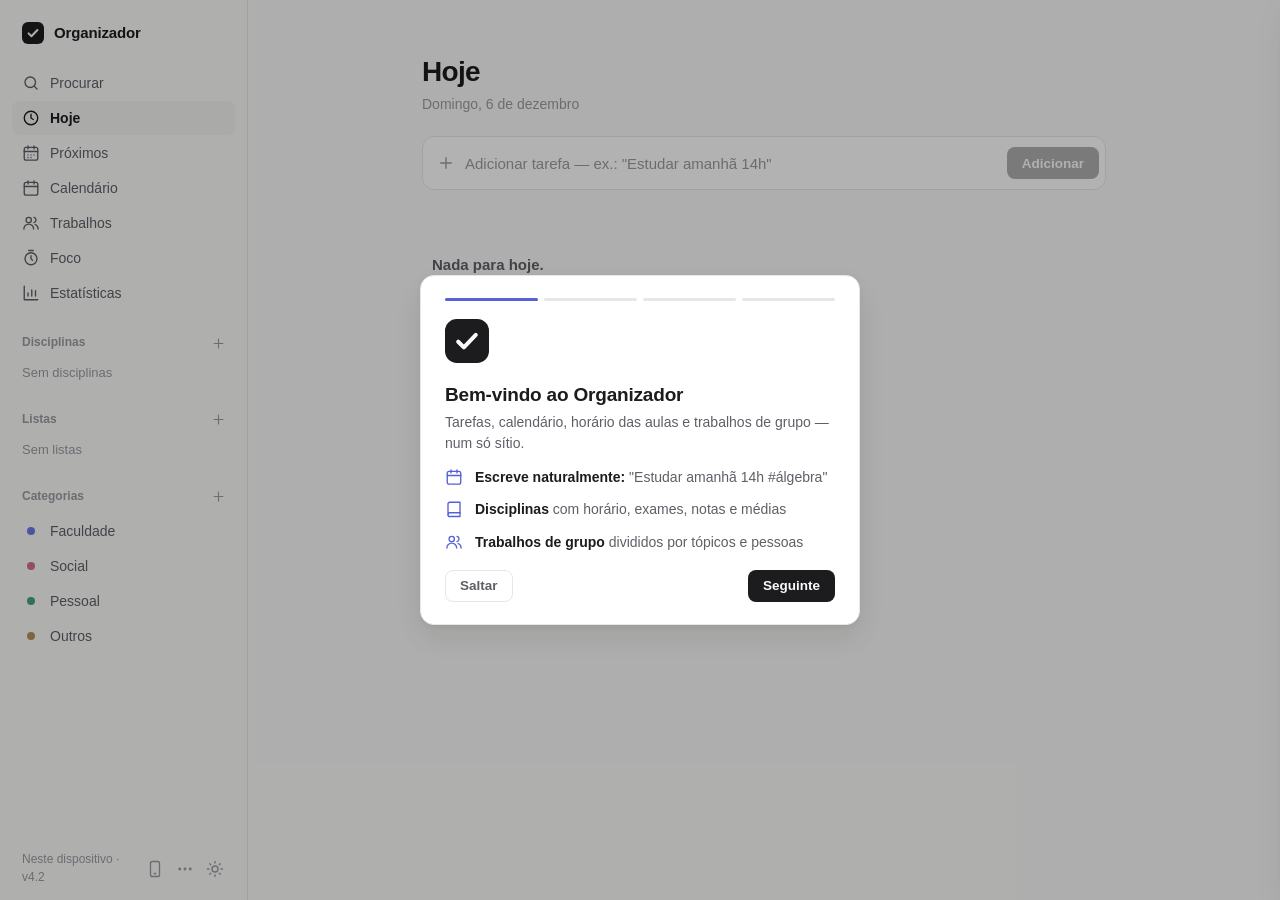
==== static/index.html @ b2e9cfcb "Projeto completo: app em static/, app de PC, servidor ESP32 e guia - O site passa a ser publicado a " ====
<!doctype html>
<html lang="pt">
<head>
  <meta charset="utf-8">
  <meta name="viewport" content="width=device-width, initial-scale=1, viewport-fit=cover">
  <meta name="theme-color" content="#111113">
  <meta name="mobile-web-app-capable" content="yes">
  <meta name="apple-mobile-web-app-capable" content="yes">
  <meta name="apple-mobile-web-app-status-bar-style" content="black-translucent">
  <meta name="apple-mobile-web-app-title" content="Organizador">
  <link rel="manifest" href="manifest.webmanifest">
  <link rel="apple-touch-icon" href="icons/apple-touch-icon.png">
  <link rel="icon" href="icons/icon.svg" type="image/svg+xml">
  <title>Organizador</title>
  <link rel="stylesheet" href="styles.css">
  <script>
    (function () {
      var p = localStorage.getItem('organizador.theme') || 'auto';
      var t = p === 'auto' ? (matchMedia('(prefers-color-scheme: dark)').matches ? 'dark' : 'light') : p;
      var r = document.documentElement;
      if (localStorage.getItem('organizador.density')) r.classList.add('compact');
      if (localStorage.getItem('organizador.corners') === 'square') r.classList.add('square');
      r.dataset.text = localStorage.getItem('organizador.text') || 'normal';
      document.documentElement.dataset.theme = t;
      var ac = localStorage.getItem('organizador.accent');
      if (ac) document.documentElement.style.setProperty('--accent', ac);
    })();
  </script>
</head>
<body>
  <div class="app">
    <aside class="sidebar" id="sidebar"></aside>
    <div class="main-wrap">
      <main>
        <div id="top"></div>
        <div id="composer" class="composer"></div>
        <div id="content"></div>
      </main>
    </div>
  </div>

  <nav class="tabbar" id="tabbar"></nav>
  <button class="fab" id="fab" aria-label="Nova tarefa"></button>
  <div class="backdrop" id="backdrop"></div>
  <section class="detail" id="detail" aria-label="Detalhes da tarefa"></section>
  <div class="toast" id="toast" role="status"></div>

  <script src="app.js"></script>
</body>
</html>
---- static/styles.css ----
/* ==========================================================================
   Organizador — estilo
   ========================================================================== */
:root {
  --bg: #fafaf9;
  --surface: #ffffff;
  --surface-2: #f3f3f1;
  --hover: #f1f1ef;
  --border: #e7e7e4;
  --text: #1c1c1f;
  --text-2: #5f5f67;
  --text-3: #9b9ba2;
  --accent: #5561d6;
  --theme-accent: #5561d6;
  --danger: #cf4a3f;
  --warn: #c98a2c;
  --shadow: 0 12px 32px rgba(20, 20, 30, .10), 0 2px 6px rgba(20, 20, 30, .05);
  --radius: 10px;
  --sidebar: 248px;
  --tabbar: 58px;
  color-scheme: light;
}
[data-theme="dark"] {
  --bg: #111113;
  --surface: #18181b;
  --surface-2: #202024;
  --hover: #1c1c20;
  --border: #29292e;
  --text: #ececef;
  --text-2: #a3a3ab;
  --text-3: #6c6c75;
  --accent: #7b84e6;
  --theme-accent: #7b84e6;
  --danger: #e0645a;
  --warn: #d9a050;
  --shadow: 0 16px 40px rgba(0, 0, 0, .55), 0 2px 8px rgba(0, 0, 0, .3);
  color-scheme: dark;
}

/* =============================================================== v4.2 — temas */
[data-theme="oled"] {
  --bg: #000000; --surface: #0c0c0d; --surface-2: #151517; --hover: #121214; --border: #232326;
  --text: #ededf0; --text-2: #a3a3ab; --text-3: #6c6c75; --accent: #8a93f0; --theme-accent: #8a93f0;
  --danger: #e66a60; --warn: #d9a050; --shadow: 0 16px 40px rgba(0,0,0,.8); color-scheme: dark;
}
[data-theme="midnight"] {
  --bg: #0d1117; --surface: #151b26; --surface-2: #1b2331; --hover: #18202c; --border: #263042;
  --text: #e6edf3; --text-2: #9aa6b6; --text-3: #667387; --accent: #6d8cff; --theme-accent: #6d8cff;
  --danger: #f0706a; --warn: #e0a85a; --shadow: 0 16px 40px rgba(0,0,0,.55); color-scheme: dark;
}
[data-theme="forest"] {
  --bg: #0f1412; --surface: #161d1a; --surface-2: #1c2521; --hover: #1a221e; --border: #27322d;
  --text: #e4ece7; --text-2: #9eaca4; --text-3: #6a7a71; --accent: #4fb386; --theme-accent: #4fb386;
  --danger: #e36d62; --warn: #d6a24f; --shadow: 0 16px 40px rgba(0,0,0,.55); color-scheme: dark;
}
[data-theme="sand"] {
  --bg: #f6f1e8; --surface: #fffdf8; --surface-2: #efe8dc; --hover: #f1ebdf; --border: #e4dac8;
  --text: #2b2620; --text-2: #6b6256; --text-3: #a0968a; --accent: #b06b3a; --theme-accent: #b06b3a;
  --danger: #c4483c; --warn: #b9802a; --shadow: 0 12px 32px rgba(60,40,20,.12), 0 2px 6px rgba(60,40,20,.06); color-scheme: light;
}
[data-theme="lavender"] {
  --bg: #f6f5fb; --surface: #ffffff; --surface-2: #efedf7; --hover: #f0eef8; --border: #e5e1f0;
  --text: #1f1d2b; --text-2: #5f5b72; --text-3: #9b97ad; --accent: #7a5cd6; --theme-accent: #7a5cd6;
  --danger: #cf4a5a; --warn: #c08a2c; --shadow: 0 12px 32px rgba(40,30,80,.10), 0 2px 6px rgba(40,30,80,.05); color-scheme: light;
}
[data-theme="mint"] {
  --bg: #f1f7f4; --surface: #ffffff; --surface-2: #e7f0eb; --hover: #e9f2ed; --border: #d9e6df;
  --text: #16231d; --text-2: #52645b; --text-3: #8fa198; --accent: #2f8f6a; --theme-accent: #2f8f6a;
  --danger: #c9463d; --warn: #b98426; --shadow: 0 12px 32px rgba(20,60,40,.10), 0 2px 6px rgba(20,60,40,.05); color-scheme: light;
}
[data-theme="oled"] .backdrop, [data-theme="midnight"] .backdrop, [data-theme="forest"] .backdrop { background: rgba(0,0,0,.5); }

* { box-sizing: border-box; }
html, body { margin: 0; height: 100%; }
body {
  background: var(--bg);
  color: var(--text);
  font: 15px/1.45 -apple-system, BlinkMacSystemFont, "Inter", "Segoe UI", Roboto, "Helvetica Neue", sans-serif;
  -webkit-font-smoothing: antialiased;
  -webkit-tap-highlight-color: transparent;
}
button { font: inherit; color: inherit; cursor: pointer; }
input, textarea, select { font: inherit; color: inherit; }
svg.i { width: 18px; height: 18px; flex: none; }

/* --------------------------------------------------------------- layout */
.app { display: grid; grid-template-columns: var(--sidebar) 1fr; min-height: 100dvh; }
.main-wrap { min-width: 0; }
main { max-width: 780px; margin: 0 auto; padding: 56px 48px 120px; }

/* --------------------------------------------------------------- sidebar */
.sidebar {
  position: sticky; top: 0; height: 100dvh; overflow-y: auto;
  border-right: 1px solid var(--border);
  padding: 22px 12px 14px;
  display: flex; flex-direction: column;
}
.brand { display: flex; align-items: center; gap: 10px; padding: 0 10px 22px; font-weight: 600; letter-spacing: -.01em; }
.brand svg { width: 22px; height: 22px; }
.nav { display: flex; flex-direction: column; gap: 1px; }
.nav-item {
  display: flex; align-items: center; gap: 10px; width: 100%;
  height: 34px; padding: 0 10px; border: 0; border-radius: 8px;
  background: transparent; color: var(--text-2); text-align: left; font-size: 14px;
  position: relative;
}
.nav-item:hover { background: var(--hover); color: var(--text); }
.nav-item.active { background: var(--surface-2); color: var(--text); font-weight: 550; }
.nav-item .label { flex: 1; overflow: hidden; text-overflow: ellipsis; white-space: nowrap; }
.nav-item .count { font-size: 12px; color: var(--text-3); font-variant-numeric: tabular-nums; }
.nav-item .more {
  display: none; width: 22px; height: 22px; border-radius: 6px;
  align-items: center; justify-content: center; color: var(--text-3);
}
.nav-item .more:hover { background: var(--border); color: var(--text); }
.nav-item:hover .more { display: inline-flex; }
.nav-item:hover .more + .count, .nav-item:hover .count:has(+ .more) { display: none; }
.side-section { margin-top: 22px; }
.side-label {
  display: flex; align-items: center; justify-content: space-between;
  padding: 0 6px 6px 10px; font-size: 12px; font-weight: 550; color: var(--text-3);
}
.side-empty { padding: 4px 10px; font-size: 13px; color: var(--text-3); }
.side-foot {
  margin-top: auto; padding: 14px 6px 0 10px;
  display: flex; align-items: center; justify-content: space-between;
  font-size: 12px; color: var(--text-3);
}
.sync { display: inline-flex; align-items: center; gap: 7px; }
.sync-dot { display: inline-block; width: 7px; height: 7px; border-radius: 50%; background: var(--text-3); }
.sync-dot.ok { background: #3fa877; }
.sync-dot.offline { background: var(--warn); }
.sync-dot.syncing { background: var(--accent); }

.icon-btn {
  display: inline-flex; align-items: center; justify-content: center;
  width: 28px; height: 28px; border: 0; border-radius: 7px; background: transparent; color: var(--text-3);
}
.icon-btn:hover { background: var(--hover); color: var(--text); }
.icon-btn.sm { width: 22px; height: 22px; }
.icon-btn.sm svg { width: 15px; height: 15px; }

.dot { width: 8px; height: 8px; border-radius: 50%; background: var(--c, var(--text-3)); flex: none; }

/* --------------------------------------------------------------- header */
.page-head { display: flex; align-items: flex-start; justify-content: space-between; gap: 12px; margin-bottom: 22px; }
.page-title { margin: 0; font-size: 28px; line-height: 1.15; font-weight: 650; letter-spacing: -.025em; }
.page-sub { margin-top: 6px; color: var(--text-3); font-size: 14px; }
.progress { margin-top: 14px; display: flex; align-items: center; gap: 12px; font-size: 12.5px; color: var(--text-3); }
.progress-bar { flex: 0 0 160px; height: 3px; background: var(--border); border-radius: 3px; overflow: hidden; }
.progress-bar i { display: block; height: 100%; background: var(--text); border-radius: 3px; transition: width .5s cubic-bezier(.2, .8, .2, 1); }

.cat-chips { display: none; }

/* --------------------------------------------------------------- composer */
.composer {
  background: var(--surface); border: 1px solid var(--border); border-radius: 12px;
  padding: 4px 6px 4px 14px; margin-bottom: 28px;
  transition: border-color .15s, box-shadow .15s;
}
.composer:focus-within, .composer.active { border-color: color-mix(in srgb, var(--accent) 45%, var(--border)); box-shadow: 0 0 0 4px color-mix(in srgb, var(--accent) 10%, transparent); }
.composer.hidden { display: none; }
.composer-row { display: flex; align-items: center; gap: 10px; min-height: 44px; }
.composer-row > svg { color: var(--text-3); }
.composer input#newTitle { flex: 1; min-width: 0; border: 0; outline: 0; background: transparent; font-size: 15px; padding: 10px 0; }
.composer input#newTitle::placeholder { color: var(--text-3); }
.composer-opts { display: none; flex-wrap: wrap; gap: 6px; padding: 2px 0 10px 28px; }
.composer.active .composer-opts, .composer:focus-within .composer-opts { display: flex; }
.composer .grabber { display: none; }

.chip {
  display: inline-flex; align-items: center; gap: 6px; height: 28px; padding: 0 10px;
  border: 1px solid var(--border); border-radius: 7px; background: transparent;
  color: var(--text-2); font-size: 13px; white-space: nowrap;
}
.chip svg { width: 14px; height: 14px; }
.chip:hover { background: var(--hover); color: var(--text); }
.chip.set { color: var(--text); }
.chip.flag.set { color: var(--warn); border-color: color-mix(in srgb, var(--warn) 40%, var(--border)); }

.btn {
  display: inline-flex; align-items: center; justify-content: center; gap: 6px;
  height: 32px; padding: 0 14px; border-radius: 8px; border: 1px solid transparent;
  font-size: 13.5px; font-weight: 550; white-space: nowrap;
}
.btn.primary { background: var(--text); color: var(--bg); }
.btn.primary:hover { opacity: .88; }
.btn.ghost { background: transparent; border-color: var(--border); color: var(--text-2); }
.btn.ghost:hover { color: var(--text); background: var(--hover); }
.btn.danger { background: transparent; color: var(--danger); padding: 0 10px; }
.btn.danger:hover { background: color-mix(in srgb, var(--danger) 10%, transparent); }
.btn:disabled { opacity: .35; cursor: default; }

/* --------------------------------------------------------------- tasks */
.section { margin-bottom: 26px; }
.section-title {
  display: flex; align-items: baseline; gap: 8px;
  margin: 0 0 4px; padding: 0 10px; font-size: 13px; font-weight: 600; color: var(--text-2);
}
.section-title .n { color: var(--text-3); font-weight: 500; }
.section-title.danger { color: var(--danger); }

.task {
  display: flex; align-items: flex-start; gap: 12px;
  padding: 9px 10px; border-radius: 8px; cursor: pointer;
  transition: background .12s, opacity .3s;
}
.task:hover { background: var(--hover); }
.task.open { background: var(--surface-2); }
.check {
  flex: none; width: 20px; height: 20px; margin-top: 1px; padding: 0;
  border-radius: 50%; border: 1.5px solid var(--c, var(--text-3));
  background: transparent; color: transparent;
  display: grid; place-items: center;
  transition: background .18s, border-color .18s, transform .18s;
}
.check svg { width: 12px; height: 12px; stroke-width: 3; }
.check:hover { background: color-mix(in srgb, var(--c, var(--text-3)) 14%, transparent); color: var(--c, var(--text-3)); }
.check:active { transform: scale(.88); }
.task.done .check { background: var(--c, var(--text-3)); border-color: var(--c, var(--text-3)); color: var(--surface); }
.task-body { flex: 1; min-width: 0; }
.task-title { font-size: 15px; overflow-wrap: anywhere; }
.task.done .task-title { color: var(--text-3); text-decoration: line-through; text-decoration-color: var(--text-3); }
.task.done .task-meta { opacity: .7; }
.task-meta { display: flex; flex-wrap: wrap; gap: 3px 12px; margin-top: 3px; font-size: 12.5px; color: var(--text-3); }
.meta { display: inline-flex; align-items: center; gap: 5px; }
.meta svg { width: 13px; height: 13px; }
.meta .dot { width: 6px; height: 6px; }
.meta.overdue { color: var(--danger); }
.meta.flag { color: var(--warn); }
.task.completing .check { background: var(--c, var(--text-3)); border-color: var(--c, var(--text-3)); color: var(--surface); transform: scale(1.08); }
.task.completing .task-title { color: var(--text-3); }

.done-toggle {
  display: inline-flex; align-items: center; gap: 6px; margin: 4px 0 6px; padding: 4px 10px;
  border: 0; background: transparent; color: var(--text-3); font-size: 13px; border-radius: 6px;
}
.done-toggle:hover { color: var(--text-2); background: var(--hover); }
.done-toggle svg { width: 14px; height: 14px; transition: transform .2s; }
.done-toggle.open svg { transform: rotate(90deg); }

.empty { padding: 36px 10px; color: var(--text-3); font-size: 14px; }
.empty strong { display: block; color: var(--text-2); font-weight: 550; font-size: 15px; margin-bottom: 4px; }

/* --------------------------------------------------------------- calendar */
.cal { margin-bottom: 30px; }
.cal-head { display: flex; align-items: center; justify-content: space-between; margin-bottom: 10px; }
.cal-month { font-size: 15px; font-weight: 600; }
.cal-month span { color: var(--text-3); font-weight: 500; }
.cal-nav { display: flex; align-items: center; gap: 4px; }
.cal-grid { display: grid; grid-template-columns: repeat(7, 1fr); gap: 2px; }
.cal-wd { text-align: center; font-size: 11.5px; font-weight: 500; color: var(--text-3); padding: 4px 0 8px; }
.cal-day {
  border: 0; background: transparent; border-radius: 9px;
  height: 64px; padding: 7px 0 0;
  display: flex; flex-direction: column; align-items: center; gap: 5px;
  font-size: 14px; font-variant-numeric: tabular-nums;
}
.cal-day:hover { background: var(--hover); }
.cal-day.out { color: var(--text-3); opacity: .45; }
.cal-day.sel { background: var(--surface-2); box-shadow: inset 0 0 0 1px var(--border); }
.cal-day .num { width: 28px; height: 28px; display: grid; place-items: center; border-radius: 50%; }
.cal-day.today .num { background: var(--accent); color: #fff; font-weight: 600; }
.cal-dots { display: flex; gap: 3px; height: 5px; }
.cal-dots i { width: 5px; height: 5px; border-radius: 50%; background: var(--c); }
.cal-dots i.faded { opacity: .35; }

/* --------------------------------------------------------------- lists page (mobile) */
.rows { border: 1px solid var(--border); border-radius: 12px; overflow: hidden; background: var(--surface); margin-bottom: 26px; }
.row {
  display: flex; align-items: center; gap: 12px; width: 100%;
  min-height: 50px; padding: 0 14px; border: 0; border-bottom: 1px solid var(--border);
  background: transparent; text-align: left; font-size: 15px;
}
.row:last-child { border-bottom: 0; }
.row:active { background: var(--hover); }
.row .label { flex: 1; }
.row .count { color: var(--text-3); font-size: 14px; }
.row svg { color: var(--text-3); }
.row.add { color: var(--accent); }
.row.add svg { color: var(--accent); }

/* --------------------------------------------------------------- menu */
.menu {
  position: fixed; z-index: 60; min-width: 210px; max-width: calc(100vw - 16px);
  background: var(--surface); border: 1px solid var(--border); border-radius: 11px;
  box-shadow: var(--shadow); padding: 5px;
  animation: pop .14s ease-out;
}
@keyframes pop { from { opacity: 0; transform: translateY(-4px) scale(.98); } }
.menu-item {
  display: flex; align-items: center; gap: 10px; width: 100%;
  height: 34px; padding: 0 10px; border: 0; border-radius: 7px;
  background: transparent; font-size: 14px; text-align: left;
}
.menu-item:hover { background: var(--hover); }
.menu-item span { flex: 1; }
.menu-item .hint { flex: none; color: var(--text-3); font-size: 12.5px; }
.menu-item svg { color: var(--text-3); width: 16px; height: 16px; }
.menu-item .menu-check { color: var(--text); }
.menu-item.danger, .menu-item.danger svg { color: var(--danger); }
.menu-sep { height: 1px; background: var(--border); margin: 5px 4px; }
.menu-date { display: flex; align-items: center; justify-content: space-between; gap: 10px; padding: 4px 6px 4px 10px; font-size: 14px; color: var(--text-2); }
.menu-date input { border: 1px solid var(--border); border-radius: 7px; background: var(--surface-2); padding: 4px 8px; font-size: 13px; }

/* --------------------------------------------------------------- detail */
.backdrop {
  position: fixed; inset: 0; z-index: 40; background: rgba(0, 0, 0, .18);
  opacity: 0; pointer-events: none; transition: opacity .2s;
}
[data-theme="dark"] .backdrop { background: rgba(0, 0, 0, .45); }
body.detail-open .backdrop, body.composer-open .backdrop { opacity: 1; pointer-events: auto; }

.detail {
  position: fixed; z-index: 50; top: 0; right: 0; bottom: 0; width: 420px; max-width: 100vw;
  background: var(--surface); border-left: 1px solid var(--border); box-shadow: var(--shadow);
  transform: translateX(102%); transition: transform .26s cubic-bezier(.2, .8, .2, 1);
  display: flex; flex-direction: column;
}
body.detail-open .detail { transform: none; }
.detail-head { display: flex; align-items: center; justify-content: space-between; padding: 14px 14px 0 20px; color: var(--text-3); font-size: 12.5px; }
.detail-body { flex: 1; overflow-y: auto; padding: 14px 20px 20px; }
.detail-title-row { display: flex; gap: 12px; align-items: flex-start; }
.detail-title-row .check { margin-top: 6px; }
.detail textarea.title {
  flex: 1; border: 0; outline: 0; background: transparent; resize: none; overflow: hidden;
  font-size: 20px; font-weight: 600; letter-spacing: -.015em; line-height: 1.3; padding: 2px 0;
}
.detail textarea.notes {
  width: 100%; margin: 8px 0 18px; padding: 8px 0 8px 32px; border: 0; outline: 0; resize: none;
  background: transparent; color: var(--text-2); font-size: 14px; min-height: 64px;
}
.detail textarea::placeholder { color: var(--text-3); }
.props { border-top: 1px solid var(--border); padding-top: 10px; }
.prop { display: flex; align-items: center; min-height: 42px; gap: 10px; }
.prop-label { flex: 0 0 96px; color: var(--text-3); font-size: 13px; display: flex; align-items: center; gap: 8px; }
.prop-label svg { width: 15px; height: 15px; }
.prop-value { flex: 1; display: flex; align-items: center; flex-wrap: wrap; gap: 6px; min-width: 0; }
.field {
  border: 1px solid transparent; border-radius: 7px; background: transparent;
  padding: 5px 8px; font-size: 14px; min-height: 32px; outline: 0;
}
.field:hover { border-color: var(--border); }
.field:focus { border-color: color-mix(in srgb, var(--accent) 55%, var(--border)); }
.field.empty-val { color: var(--text-3); }
select.field { appearance: none; -webkit-appearance: none; padding-right: 22px; background-image: linear-gradient(45deg, transparent 50%, var(--text-3) 50%), linear-gradient(135deg, var(--text-3) 50%, transparent 50%); background-position: calc(100% - 11px) 55%, calc(100% - 7px) 55%; background-size: 4px 4px; background-repeat: no-repeat; }
.pill {
  display: inline-flex; align-items: center; gap: 6px; height: 28px; padding: 0 10px;
  border: 1px solid var(--border); border-radius: 14px; background: transparent;
  font-size: 13px; color: var(--text-2);
}
.pill:hover { color: var(--text); }
.pill.on { color: var(--text); border-color: var(--c, var(--text)); background: color-mix(in srgb, var(--c, var(--text)) 10%, transparent); }
.switch { position: relative; width: 36px; height: 21px; border-radius: 11px; border: 0; background: var(--border); padding: 0; transition: background .18s; }
.switch::after { content: ""; position: absolute; top: 2.5px; left: 2.5px; width: 16px; height: 16px; border-radius: 50%; background: #fff; box-shadow: 0 1px 2px rgba(0,0,0,.25); transition: transform .18s; }
.switch.on { background: var(--warn); }
.switch.on::after { transform: translateX(15px); }
.detail-foot { display: flex; align-items: center; justify-content: space-between; padding: 12px 14px 12px 20px; border-top: 1px solid var(--border); color: var(--text-3); font-size: 12px; }
.grabber { width: 36px; height: 4px; border-radius: 2px; background: var(--border); margin: 8px auto 0; }
.detail .grabber { display: none; }

/* --------------------------------------------------------------- modal */
.modal-wrap { position: fixed; inset: 0; z-index: 80; display: grid; place-items: center; background: rgba(0,0,0,.3); padding: 20px; animation: fade .15s; }
@keyframes fade { from { opacity: 0; } }
.modal { width: 100%; max-width: 360px; background: var(--surface); border: 1px solid var(--border); border-radius: 14px; box-shadow: var(--shadow); padding: 20px; animation: pop .16s ease-out; }
.modal-title { font-weight: 600; font-size: 16px; margin-bottom: 4px; }
.modal-text { color: var(--text-2); font-size: 14px; margin-bottom: 4px; }
.modal-input { width: 100%; margin-top: 12px; padding: 9px 12px; border: 1px solid var(--border); border-radius: 9px; background: var(--bg); outline: 0; font-size: 15px; }
.modal-input:focus { border-color: var(--accent); }
.modal-colors { display: flex; gap: 8px; margin-top: 14px; flex-wrap: wrap; }
.modal-colors button { width: 24px; height: 24px; border-radius: 50%; border: 2px solid transparent; background: var(--c); padding: 0; }
.modal-colors button.on { box-shadow: 0 0 0 2px var(--surface), 0 0 0 4px var(--c); }
.modal-actions { display: flex; justify-content: flex-end; gap: 8px; margin-top: 18px; }

/* --------------------------------------------------------------- toast */
.toast {
  position: fixed; z-index: 90; left: 50%; bottom: 26px; transform: translate(-50%, 20px);
  display: flex; align-items: center; gap: 14px;
  background: var(--text); color: var(--bg); border-radius: 10px; padding: 10px 14px 10px 16px;
  font-size: 13.5px; box-shadow: var(--shadow);
  opacity: 0; pointer-events: none; transition: opacity .2s, transform .2s;
  max-width: calc(100vw - 32px);
}
.toast.show { opacity: 1; transform: translate(-50%, 0); pointer-events: auto; }
.toast button { border: 0; background: transparent; color: inherit; font-weight: 600; text-decoration: underline; text-underline-offset: 3px; padding: 0; }


[hidden] { display: none !important; }
body.wide main { max-width: 1180px; }

/* --------------------------------------------------------------- calendar views */
.cal-head { gap: 12px; }
.cal-month { flex: 1; }
.seg { display: inline-flex; gap: 2px; padding: 2px; border-radius: 9px; background: var(--surface-2); }
.seg button {
  border: 0; background: transparent; height: 27px; padding: 0 13px; border-radius: 7px;
  font-size: 13px; color: var(--text-2); font-weight: 500;
}
.seg button:hover { color: var(--text); }
.seg button.on { background: var(--surface); color: var(--text); box-shadow: 0 1px 2px rgba(0, 0, 0, .12), 0 0 0 1px var(--border); }

.tg { border: 1px solid var(--border); border-radius: 12px; overflow: hidden; background: var(--surface); }
.tg-row { display: grid; grid-template-columns: 54px repeat(var(--cols), minmax(0, 1fr)); }
.tg-head { border-bottom: 1px solid var(--border); }
.tg-dh {
  border: 0; border-left: 1px solid var(--border); background: transparent; padding: 7px 0 8px;
  display: flex; flex-direction: column; align-items: center; gap: 2px; font-size: 11.5px; color: var(--text-3);
}
.tg-dh:hover { background: var(--hover); }
.tg-dh.sel { background: var(--surface-2); }
.tg-dh b { width: 28px; height: 28px; display: grid; place-items: center; border-radius: 50%; font-size: 15px; font-weight: 550; color: var(--text); }
.tg-dh.today b { background: var(--accent); color: #fff; }
.tg-allday { border-bottom: 1px solid var(--border); min-height: 32px; }
.tg-allday .tg-gutter { white-space: nowrap; display: flex; align-items: center; justify-content: flex-end; padding-right: 8px; font-size: 10.5px; color: var(--text-3); }
.tg-adcell { border-left: 1px solid var(--border); padding: 4px; display: flex; flex-direction: column; gap: 3px; min-width: 0; }
.ad-chip {
  font-size: 12px; line-height: 1.5; padding: 1px 6px; border-radius: 5px; cursor: pointer;
  border-left: 2px solid var(--c); background: color-mix(in srgb, var(--c) 14%, transparent);
  white-space: nowrap; overflow: hidden; text-overflow: ellipsis;
}
.ad-chip.done { opacity: .45; text-decoration: line-through; }
.tg-scroll { max-height: 62vh; overflow-y: auto; scrollbar-width: none; }
.tg-scroll::-webkit-scrollbar { display: none; }
.tg-body { position: relative; }
.tg-body .tg-gutter { position: relative; }
.tg-hour { position: absolute; right: 8px; transform: translateY(-50%); font-size: 10.5px; color: var(--text-3); font-variant-numeric: tabular-nums; }
.tg-col {
  position: relative; border-left: 1px solid var(--border); cursor: pointer;
  background-image: linear-gradient(to bottom, var(--border) 1px, transparent 1px);
  background-size: 100% var(--hour);
}
.tg-col.today { background-color: color-mix(in srgb, var(--accent) 4%, transparent); }
.ev {
  position: absolute; z-index: 1; display: flex; gap: 6px; overflow: hidden; cursor: pointer;
  padding: 3px 6px 3px 6px; border-radius: 6px; border-left: 3px solid var(--c);
  background: color-mix(in srgb, var(--c) 17%, var(--surface));
  font-size: 12px; line-height: 1.3;
}
.ev { touch-action: pan-y; -webkit-user-select: none; user-select: none; -webkit-touch-callout: none; }
.ev.dragging { z-index: 5; opacity: .92; box-shadow: var(--shadow); cursor: grabbing; transition: none; outline: 2px solid var(--c); }
.ev:hover { background: color-mix(in srgb, var(--c) 26%, var(--surface)); }
.ev.done { opacity: .5; }
.ev.done .ev-title { text-decoration: line-through; }
.ev-check {
  flex: none; width: 14px; height: 14px; margin-top: 1px; padding: 0; border-radius: 50%;
  border: 1.4px solid var(--c); background: transparent; color: transparent; display: grid; place-items: center;
}
.ev-check svg { width: 9px; height: 9px; stroke-width: 3.5; }
.ev-check:hover { background: color-mix(in srgb, var(--c) 25%, transparent); }
.ev.done .ev-check { background: var(--c); color: var(--surface); }
.ev-text { min-width: 0; }
.ev-title { font-weight: 550; white-space: nowrap; overflow: hidden; text-overflow: ellipsis; }
.ev-time { color: var(--text-2); font-size: 11px; font-variant-numeric: tabular-nums; }
.now-line { position: absolute; z-index: 2; left: 0; right: 0; border-top: 2px solid var(--danger); pointer-events: none; }
.now-line::before { content: ""; position: absolute; left: -4px; top: -5px; width: 8px; height: 8px; border-radius: 50%; background: var(--danger); }

.time-grid { display: grid; grid-template-columns: repeat(3, 1fr); gap: 4px; padding: 4px; }
.time-grid button {
  height: 32px; border: 1px solid var(--border); border-radius: 7px; background: transparent;
  font-size: 13px; font-variant-numeric: tabular-nums;
}
.time-grid button:hover { background: var(--hover); }
.time-grid button.on { background: var(--text); color: var(--bg); border-color: var(--text); }

@media (max-width: 760px) {
  .cal-head { flex-wrap: wrap; }
  .cal-head .seg { order: 3; flex-basis: 100%; }
  .cal-head .seg button { flex: 1; height: 30px; }
  .tg-row { grid-template-columns: 46px repeat(var(--cols), minmax(0, 1fr)); }
  .tg-scroll { max-height: 56dvh; }
  .ev { font-size: 13px; }
}

/* --------------------------------------------------------------- search */
.search-box {
  display: flex; align-items: center; gap: 10px; margin-bottom: 26px; padding: 0 14px;
  background: var(--surface); border: 1px solid var(--border); border-radius: 12px; color: var(--text-3);
}
.search-box:focus-within { border-color: color-mix(in srgb, var(--accent) 45%, var(--border)); box-shadow: 0 0 0 4px color-mix(in srgb, var(--accent) 10%, transparent); }
.search-box input { flex: 1; min-width: 0; height: 46px; border: 0; outline: 0; background: transparent; font-size: 15px; color: var(--text); }
.search-box input::placeholder { color: var(--text-3); }
mark { background: color-mix(in srgb, var(--accent) 32%, transparent); color: inherit; border-radius: 3px; padding: 0 1px; }


/* =============================================================== v4.0 */
/* --- composer extras */
.chip.auto { border-color: color-mix(in srgb, var(--accent) 55%, var(--border)); color: var(--text); background: color-mix(in srgb, var(--accent) 8%, transparent); }
.chip.examc.set { color: var(--danger); border-color: color-mix(in srgb, var(--danger) 40%, var(--border)); }
.chip.evtc.set { color: var(--accent); border-color: color-mix(in srgb, var(--accent) 50%, var(--border)); }
.composer-hint { display: none; align-items: center; gap: 6px; padding: 0 0 10px 28px; font-size: 12.5px; color: var(--text-3); }
.composer-hint.show { display: flex; }
.composer-hint svg { width: 13px; height: 13px; color: var(--accent); }
.composer-hint b { color: var(--text-2); font-weight: 600; }
.composer:not(:focus-within):not(.active) .composer-hint { display: none; }

/* --- section action + exams */
.sec-action { margin-left: auto; border: 0; background: transparent; color: var(--accent); font-size: 12.5px; font-weight: 550; padding: 2px 6px; border-radius: 6px; }
.sec-action:hover { background: color-mix(in srgb, var(--accent) 10%, transparent); }
.meta.exam { color: var(--danger); font-weight: 550; }
.task.is-exam .check { border-style: dashed; }
.exam-strip { display: flex; gap: 10px; overflow-x: auto; padding: 4px 2px 6px; scrollbar-width: none; }
.exam-strip::-webkit-scrollbar { display: none; }
.exam-card {
  flex: 0 0 auto; display: flex; align-items: center; gap: 12px; min-width: 210px; max-width: 280px;
  padding: 10px 14px 10px 10px; border: 1px solid var(--border); border-radius: 12px; background: var(--surface); text-align: left;
}
.exam-card:hover { border-color: color-mix(in srgb, var(--c) 50%, var(--border)); }
.exam-days { flex: none; width: 50px; height: 50px; border-radius: 10px; display: flex; flex-direction: column; align-items: center; justify-content: center;
  background: color-mix(in srgb, var(--c) 14%, transparent); color: var(--text-2); font-size: 11px; line-height: 1.1; }
.exam-days b { font-size: 19px; color: var(--text); font-weight: 650; font-variant-numeric: tabular-nums; }
.exam-info { min-width: 0; display: flex; flex-direction: column; gap: 2px; }
.exam-title { font-weight: 550; font-size: 14px; white-space: nowrap; overflow: hidden; text-overflow: ellipsis; }
.exam-date { font-size: 12.5px; color: var(--text-3); }
.cal-day.has-exam .num { box-shadow: inset 0 0 0 1.5px var(--danger); }
.cal-day.today.has-exam .num { box-shadow: 0 0 0 2px var(--surface), 0 0 0 3.5px var(--danger); }

/* --- agenda rows (eventos / aulas) */
.evrow { display: flex; align-items: stretch; gap: 12px; padding: 8px 10px; border-radius: 8px; cursor: pointer; }
.evrow:hover { background: var(--hover); }
.evrow-time { flex: 0 0 46px; display: flex; flex-direction: column; font-size: 13px; font-weight: 550; font-variant-numeric: tabular-nums; padding-top: 1px; }
.evrow-time small { color: var(--text-3); font-weight: 400; font-size: 12px; }
.evrow-body { flex: 1; min-width: 0; border-left: 3px solid var(--c); padding-left: 12px; }
.evrow-title { font-size: 15px; }
.ev.evt { background: color-mix(in srgb, var(--c) 11%, var(--surface)); border-left-width: 3px; border-left-style: solid; cursor: pointer; }
.ev.evt.cls { background-image: repeating-linear-gradient(135deg, transparent 0 6px, color-mix(in srgb, var(--c) 7%, transparent) 6px 12px); }
.ev.is-exam { box-shadow: inset 0 0 0 1px color-mix(in srgb, var(--danger) 55%, transparent); }
.ad-chip.evt { background: color-mix(in srgb, var(--c) 22%, transparent); font-weight: 550; }
.tg.fit .tg-scroll { max-height: none; }
.tg.timetable .tg-col { cursor: copy; }
.ev-swatch { flex: none; width: 20px; height: 20px; margin-top: 6px; border-radius: 6px; background: var(--c); }
.field.grow { flex: 1; min-width: 0; }
.hint-text { font-size: 12.5px; color: var(--text-3); }
.daypills { display: flex; flex-wrap: wrap; gap: 4px; }
.daypill { height: 28px; min-width: 40px; padding: 0 8px; border: 1px solid var(--border); border-radius: 14px; background: transparent; font-size: 12.5px; color: var(--text-2); }
.daypill.on { background: var(--text); color: var(--bg); border-color: var(--text); }
.switch.exam-sw.on { background: var(--danger); }
.switch.accent.on { background: var(--accent); }

/* --- grip / reorder */
.grip { flex: none; display: grid; place-items: center; width: 24px; height: 24px; margin-top: -1px; border-radius: 6px; color: var(--text-3); cursor: grab; touch-action: none; opacity: 0; transition: opacity .15s; }
.task:hover .grip { opacity: 1; }
.grip svg { width: 16px; height: 16px; }
.task.reordering { position: relative; z-index: 3; background: var(--surface); box-shadow: var(--shadow); transition: none !important; }
#content .task { transition: transform .15s ease, background .12s, opacity .3s; }

/* --- animations */
.task { max-height: 400px; }
@keyframes taskOut { 40% { opacity: .55; } to { opacity: 0; transform: translateX(14px); max-height: 0; padding-top: 0; padding-bottom: 0; } }
.task.completing { animation: taskOut .34s .1s ease forwards; overflow: hidden; }
@keyframes fadeUp { from { opacity: 0; transform: translateY(6px); } }
#top.enter > *, #content.enter > * { animation: fadeUp .26s ease both; }
#content.enter > *:nth-child(2) { animation-delay: .03s; }
#content.enter > *:nth-child(3) { animation-delay: .06s; }
@keyframes flashIn { from { background: color-mix(in srgb, var(--accent) 16%, transparent); transform: translateY(-3px); } }
.task.new { animation: flashIn .7s ease; }
@media (prefers-reduced-motion: reduce) { *, *::before, *::after { animation: none !important; transition: none !important; } }

/* --- swipe (telemóvel) */
.task.swiping { position: relative; overflow: hidden; }
.task.swiping > * { transform: translateX(var(--dx, 0)); transition: none; }
.task.swiping::before {
  position: absolute; inset: 0; display: flex; align-items: center; padding: 0 18px; font-size: 13px; font-weight: 600; color: #fff; border-radius: 8px;
}
.task.sw-right::before { content: "Concluir"; justify-content: flex-start; background: color-mix(in srgb, #3fa877 55%, var(--surface)); }
.task.sw-left::before { content: "Amanhã"; justify-content: flex-end; background: color-mix(in srgb, var(--warn) 55%, var(--surface)); }
.task.sw-right.sw-armed::before { background: #3fa877; }
.task.sw-left.sw-armed::before { background: var(--warn); }

/* --- Pomodoro */
.pomo { display: flex; flex-direction: column; align-items: center; gap: 22px; padding: 6px 0 20px; --pc: var(--accent); }
.pomo.brk { --pc: #3fa877; }
.pomo-ring { position: relative; width: min(280px, 72vw); aspect-ratio: 1; }
.pomo-ring svg { width: 100%; height: 100%; transform: rotate(-90deg); }
.pomo-ring circle { fill: none; stroke-width: 7; }
.pomo-ring .track { stroke: var(--border); }
.pomo-ring .bar { stroke: var(--pc); stroke-linecap: round; transition: stroke-dashoffset .5s linear; }
.pomo-center { position: absolute; inset: 0; display: flex; flex-direction: column; align-items: center; justify-content: center; gap: 4px; }
.pomo-time { font-size: clamp(44px, 12vw, 60px); font-weight: 600; letter-spacing: -.03em; font-variant-numeric: tabular-nums; }
.pomo-label { font-size: 13px; color: var(--text-3); text-transform: uppercase; letter-spacing: .08em; font-weight: 600; }
.pomo-controls { display: flex; align-items: center; gap: 22px; }
.icon-btn.lg { width: 44px; height: 44px; border-radius: 50%; border: 1px solid var(--border); color: var(--text-2); }
.icon-btn.lg svg { width: 20px; height: 20px; }
.pomo-main { width: 68px; height: 68px; border-radius: 50%; border: 0; background: var(--pc); color: #fff; display: grid; place-items: center; box-shadow: var(--shadow); transition: transform .12s; }
.pomo-main:active { transform: scale(.94); }
.pomo-main svg { width: 26px; height: 26px; fill: currentColor; stroke-width: 1.5; }
.pomo-dots { display: flex; gap: 8px; }
.pomo-dots i { width: 8px; height: 8px; border-radius: 50%; background: var(--border); }
.pomo-dots i.on { background: var(--pc); }
.pomo-form { width: 100%; max-width: 440px; display: flex; flex-direction: column; gap: 12px; }
.pomo-form label { display: flex; flex-direction: column; gap: 5px; font-size: 12px; color: var(--text-3); font-weight: 550; }
.pomo-form .field { border-color: var(--border); background: var(--surface); width: 100%; }
.pomo-lens { display: grid; grid-template-columns: repeat(3, 1fr); gap: 10px; }
.pomo-today { font-size: 13.5px; color: var(--text-3); }
.pomo-today b { color: var(--text); }
.focus-pill {
  position: fixed; z-index: 34; left: calc(var(--sidebar) + 20px); bottom: 20px;
  display: inline-flex; align-items: center; gap: 8px; height: 36px; padding: 0 14px 0 12px; border-radius: 18px;
  border: 1px solid var(--border); background: var(--surface); box-shadow: var(--shadow); font-size: 13px; font-weight: 550; font-variant-numeric: tabular-nums;
}
.focus-pill svg { width: 15px; height: 15px; color: var(--accent); }
.focus-pill.brk svg { color: #3fa877; }

/* --- estatísticas */
.tiles { display: grid; grid-template-columns: repeat(4, 1fr); gap: 12px; margin-bottom: 16px; }
.tile { padding: 14px 16px; border: 1px solid var(--border); border-radius: 12px; background: var(--surface); }
.tile-label { font-size: 12.5px; color: var(--text-3); font-weight: 550; }
.tile-value { font-size: 26px; font-weight: 650; letter-spacing: -.02em; margin: 4px 0 2px; font-variant-numeric: tabular-nums; }
.tile-sub { font-size: 12px; color: var(--text-3); }
.card { padding: 16px 18px; border: 1px solid var(--border); border-radius: 12px; background: var(--surface); margin-bottom: 16px; }
.card-title { display: flex; align-items: baseline; gap: 8px; font-weight: 600; font-size: 14px; margin-bottom: 14px; }
.card-title span { font-weight: 400; color: var(--text-3); font-size: 12.5px; }
.grid2 { display: grid; grid-template-columns: 1fr 1fr; gap: 16px; }
.grid2 .card { margin-bottom: 0; }
.bars { position: relative; }
.bars-max { position: absolute; top: -2px; left: 0; font-size: 11px; color: var(--text-3); font-variant-numeric: tabular-nums; }
.bars-plot { height: 140px; display: flex; align-items: flex-end; gap: 2px; border-bottom: 1px solid var(--border);
  background-image: linear-gradient(to bottom, var(--border) 1px, transparent 1px); background-size: 100% 50%; background-position: 0 14px; padding-top: 14px; }
.bar-col { position: relative; flex: 1; height: 100%; display: flex; align-items: flex-end; justify-content: center; cursor: default; }
.bar-col:hover { background: color-mix(in srgb, var(--text) 4%, transparent); border-radius: 4px 4px 0 0; }
.bar { width: min(70%, 22px); background: var(--accent); border-radius: 4px 4px 0 0; opacity: .85; }
.bar-col.today .bar { opacity: 1; }
.bar-col:hover .bar { opacity: 1; }
.bar-col:hover::after {
  content: attr(data-tip); position: absolute; bottom: calc(100% + 4px); left: 50%; transform: translateX(-50%); white-space: nowrap; z-index: 5;
  background: var(--text); color: var(--bg); font-size: 12px; padding: 5px 8px; border-radius: 6px; pointer-events: none;
}
.bars-x { display: flex; gap: 2px; margin-top: 6px; }
.bars-x span { flex: 1; text-align: center; font-size: 11px; color: var(--text-3); font-variant-numeric: tabular-nums; }
.bars-x span.today { color: var(--text); font-weight: 600; }
.hbar { display: grid; grid-template-columns: minmax(90px, 34%) 1fr 28px; align-items: center; gap: 10px; padding: 6px 0; font-size: 13.5px; }
.hbar-name { display: flex; align-items: center; gap: 8px; min-width: 0; white-space: nowrap; overflow: hidden; text-overflow: ellipsis; }
.hbar-track { height: 10px; border-radius: 0 4px 4px 0; background: transparent; }
.hbar-track i { display: block; height: 100%; border-radius: 0 4px 4px 0; min-width: 3px; }
.hbar-v { text-align: right; color: var(--text-2); font-variant-numeric: tabular-nums; }
.data-table { margin-top: 12px; font-size: 13px; }
.data-table summary { cursor: pointer; color: var(--text-3); font-size: 12.5px; }
.data-table table { width: 100%; border-collapse: collapse; margin-top: 8px; }
.data-table th, .data-table td { text-align: left; padding: 6px 4px; border-bottom: 1px solid var(--border); }
.data-table th { color: var(--text-3); font-weight: 550; }

@media (max-width: 760px) {
  .tiles { grid-template-columns: 1fr 1fr; gap: 10px; }
  .grid2 { grid-template-columns: 1fr; }
  .tile-value { font-size: 22px; }
  .focus-pill { left: 16px; bottom: calc(var(--tabbar) + env(safe-area-inset-bottom) + 22px); }
  .task { touch-action: pan-y; }
  .grip { opacity: 1; }
  .cal-head .seg button { padding: 0 6px; }
  .composer-hint { padding-left: 0; }
  .exam-card { min-width: 190px; }
  .tab { font-size: 10px; }
  .tg.timetable .tg-row { grid-template-columns: 34px repeat(var(--cols), minmax(0, 1fr)); }
  .tg.timetable .tg-hour { right: 4px; font-size: 9.5px; }
  .tg.timetable .ev { padding: 3px 4px; font-size: 11px; }
  .tg.timetable .ev-title { white-space: normal; line-height: 1.2; overflow-wrap: anywhere; hyphens: auto; display: -webkit-box; -webkit-line-clamp: 3; -webkit-box-orient: vertical; overflow: hidden; }
  .tg.timetable .ev-time { display: none; }
}


/* =============================================================== v4.1 */
.link-btn { border: 0; background: transparent; color: var(--accent); font-size: 13.5px; font-weight: 550; padding: 4px 6px; border-radius: 6px; }
.link-btn:hover { background: color-mix(in srgb, var(--accent) 10%, transparent); }
.danger-txt, .exam-txt { color: var(--danger); }
.field.num { width: 64px; text-align: center; }
.meta.ok { color: #3fa877; }
.meta.faint { color: var(--text-3); opacity: .7; }
.meta.who { color: var(--text-2); }
.side-link { border: 0; background: transparent; padding: 0; font: inherit; color: inherit; }
.side-link:hover { color: var(--text); }
.side-link em { font-style: normal; color: var(--text-2); margin-left: 4px; }
.cat-chips.show { display: flex; flex-wrap: wrap; gap: 6px; margin: 0 0 16px; }
.cat-chips.show .chip.on { background: var(--text); color: var(--bg); border-color: var(--text); }

/* avatars */
.av { display: inline-grid; place-items: center; width: 26px; height: 26px; border-radius: 50%; flex: none;
  background: color-mix(in srgb, var(--c) 22%, var(--surface)); color: color-mix(in srgb, var(--c) 70%, var(--text)); font-size: 10.5px; font-weight: 650; letter-spacing: .02em; }
.av.sm { width: 22px; height: 22px; font-size: 9.5px; box-shadow: 0 0 0 2px var(--surface); }
.av.xs { width: 16px; height: 16px; font-size: 8px; }
.av-stack { display: inline-flex; }
.av-stack .av + .av { margin-left: -6px; }

/* subtarefas */
.subtasks { margin: -8px 0 16px 32px; }
.subtasks-head { display: flex; align-items: center; gap: 6px; font-size: 12.5px; font-weight: 600; color: var(--text-3); margin-bottom: 6px; }
.subtasks-head svg { width: 14px; height: 14px; }
.subtasks-head span { margin-left: auto; font-weight: 500; font-variant-numeric: tabular-nums; }
.sub-progress { height: 3px; border-radius: 3px; background: var(--border); overflow: hidden; margin-bottom: 6px; }
.sub-progress i { display: block; height: 100%; background: #3fa877; transition: width .3s; }
.subtask { display: flex; align-items: center; gap: 8px; min-height: 34px; }
.subtask .check.sm { width: 16px; height: 16px; margin: 0; }
.subtask .check.sm svg { width: 10px; height: 10px; }
.subtask.done .check.sm { background: var(--text-3); border-color: var(--text-3); color: var(--surface); }
.subtask.done .sub-title { color: var(--text-3); text-decoration: line-through; }
.sub-title { flex: 1; min-width: 0; border: 0; outline: 0; background: transparent; font-size: 14px; padding: 4px 0; }
.subtask.add { color: var(--text-3); }
.subtask.add svg { width: 16px; height: 16px; }
.subtask .icon-btn.sm { opacity: 0; }
.subtask:hover .icon-btn.sm { opacity: 1; }
.project-props { margin-bottom: 8px; }
.who-pick { display: flex; flex-wrap: wrap; gap: 6px; }

/* disciplinas */
.avg-pill { display: inline-block; margin-left: 4px; padding: 1px 8px; border-radius: 10px; background: var(--surface-2); color: var(--text); font-variant-numeric: tabular-nums; }
.subj-grid, .proj-grid { display: grid; grid-template-columns: repeat(auto-fill, minmax(230px, 1fr)); gap: 12px; }
.subj-card, .proj-card {
  display: flex; flex-direction: column; gap: 6px; padding: 14px 16px 14px 18px; text-align: left; position: relative; overflow: hidden;
  border: 1px solid var(--border); border-radius: 12px; background: var(--surface); transition: border-color .15s, transform .15s;
}
.subj-card::before, .proj-card::before { content: ""; position: absolute; left: 0; top: 0; bottom: 0; width: 4px; background: var(--c); }
.subj-card:hover, .proj-card:hover { border-color: color-mix(in srgb, var(--c) 45%, var(--border)); transform: translateY(-1px); }
.subj-top, .proj-top { display: flex; align-items: flex-start; justify-content: space-between; gap: 10px; margin-bottom: 2px; }
.subj-name, .proj-name { font-weight: 600; font-size: 15px; }
.subj-avg { font-size: 20px; font-weight: 650; font-variant-numeric: tabular-nums; line-height: 1; }
.subj-avg.none { color: var(--text-3); font-weight: 500; }
.subj-meta { display: flex; align-items: center; gap: 6px; font-size: 12.5px; color: var(--text-3); }
.subj-meta svg { width: 13px; height: 13px; }
.subj-stats { display: grid; grid-template-columns: repeat(4, 1fr); gap: 1px; margin-top: 16px; border: 1px solid var(--border); border-radius: 12px; overflow: hidden; background: var(--border); }
.subj-stats > div { background: var(--surface); padding: 10px 12px; display: flex; flex-direction: column; gap: 2px; }
.subj-stats b { font-size: 20px; font-weight: 650; font-variant-numeric: tabular-nums; }
.subj-stats > div:first-child b { color: var(--c); }
.subj-stats span { font-size: 12px; color: var(--text-3); }
.grade-row { display: grid; grid-template-columns: 1fr auto auto; align-items: center; gap: 14px; padding: 9px 10px; border-radius: 8px; cursor: pointer; }
.grade-row:hover { background: var(--hover); }
.g-name { font-size: 15px; }
.g-meta { font-size: 12.5px; color: var(--text-3); }
.g-score { font-size: 17px; font-weight: 650; font-variant-numeric: tabular-nums; min-width: 64px; text-align: right; }
.g-score small { font-size: 12px; color: var(--text-3); font-weight: 400; }
.g-score.low { color: var(--danger); }

/* trabalhos */
.proj-card.archived { opacity: .6; }
.proj-due { font-size: 12px; color: var(--text-2); white-space: nowrap; padding: 2px 8px; border-radius: 10px; background: var(--surface-2); }
.proj-due.soon { color: var(--danger); background: color-mix(in srgb, var(--danger) 12%, transparent); }
.proj-progress { height: 4px; border-radius: 4px; background: var(--border); overflow: hidden; margin: 6px 0 2px; }
.proj-progress i { display: block; height: 100%; background: var(--c); }
.proj-foot { display: flex; align-items: center; justify-content: space-between; font-size: 12.5px; color: var(--text-3); }
.proj-members { display: flex; flex-wrap: wrap; align-items: center; gap: 8px; margin: -6px 0 14px; }
.member { display: inline-flex; align-items: center; gap: 7px; height: 32px; padding: 0 10px 0 3px; border: 1px solid var(--border); border-radius: 16px; font-size: 13px; }
.member b { font-size: 11.5px; font-weight: 600; color: var(--text-3); }
.board { display: grid; grid-template-columns: repeat(3, minmax(0, 1fr)); gap: 14px; align-items: start; }
.kcol { background: var(--surface-2); border: 1px solid transparent; border-radius: 12px; padding: 10px; min-height: 140px; transition: border-color .15s, background .15s; }
.kcol.over { border-color: color-mix(in srgb, var(--accent) 55%, var(--border)); background: color-mix(in srgb, var(--accent) 6%, var(--surface-2)); }
.kcol-head { display: flex; align-items: center; gap: 8px; font-size: 13px; font-weight: 600; padding: 2px 4px 10px; }
.kcol-head .n { color: var(--text-3); font-weight: 500; }
.kdot { width: 8px; height: 8px; border-radius: 50%; }
.kdot.todo { background: var(--text-3); }
.kdot.doing { background: var(--warn); }
.kdot.done { background: #3fa877; }
.kadd { width: 100%; margin-bottom: 8px; padding: 9px 11px; border: 1px dashed var(--border); border-radius: 9px; background: transparent; outline: 0; font-size: 14px; }
.kadd:focus { border-style: solid; border-color: color-mix(in srgb, var(--accent) 55%, var(--border)); background: var(--surface); }
.kcards { display: flex; flex-direction: column; gap: 8px; min-height: 40px; }
.kcard { background: var(--surface); border: 1px solid var(--border); border-radius: 10px; padding: 10px 12px; cursor: grab;
  -webkit-user-select: none; user-select: none; -webkit-touch-callout: none; transition: border-color .12s, box-shadow .12s; }
.kcard:hover { border-color: color-mix(in srgb, var(--accent) 40%, var(--border)); box-shadow: 0 2px 8px rgba(0,0,0,.08); }
.kcard.done .kcard-title { color: var(--text-3); text-decoration: line-through; }
.kcard-title { font-size: 14.5px; overflow-wrap: anywhere; }
.kcard-meta { display: flex; flex-wrap: wrap; gap: 4px 10px; margin-top: 6px; font-size: 12px; color: var(--text-3); }
.kcard.kplaceholder { opacity: .35; }
.kcard.new { animation: flashIn .7s ease; }
.kghost { position: fixed; left: 0; top: 0; z-index: 100; pointer-events: none; box-shadow: var(--shadow); cursor: grabbing; }
.kempty { padding: 14px 6px; text-align: center; font-size: 12.5px; color: var(--text-3); border: 1px dashed var(--border); border-radius: 9px; }

/* formulários */
.modal.form { display: flex; flex-wrap: wrap; gap: 0 12px; max-width: 420px; }
.modal.form .modal-title { width: 100%; margin-bottom: 8px; }
.mfield { width: 100%; display: flex; flex-direction: column; gap: 5px; margin-top: 10px; font-size: 12.5px; color: var(--text-3); font-weight: 550; }
.mfield.half { width: calc(50% - 6px); }
.mfield .modal-input { margin-top: 0; font-weight: 400; color: var(--text); }
.mfield textarea.modal-input { resize: vertical; font: inherit; font-size: 15px; }
.mfield em { font-style: normal; font-weight: 400; font-size: 11.5px; }
.mfield .modal-colors { margin-top: 2px; }
.modal.form .modal-actions { width: 100%; }

/* boas-vindas */
.modal.ob { max-width: 440px; padding: 22px 24px; }
.ob-wrap.drawn, .ob-wrap.drawn .modal { animation: none; }
.ob-steps { display: flex; gap: 6px; margin-bottom: 18px; }
.ob-steps i { flex: 1; height: 3px; border-radius: 3px; background: var(--border); }
.ob-steps i.on { background: var(--accent); }
.ob-hero svg { width: 44px; height: 44px; margin-bottom: 12px; }
.modal.ob .modal-title { font-size: 19px; letter-spacing: -.01em; }
.ob-list { list-style: none; padding: 0; margin: 14px 0 4px; display: flex; flex-direction: column; gap: 12px; }
.ob-list li { display: flex; gap: 12px; font-size: 14px; color: var(--text-2); }
.ob-list svg { flex: none; width: 18px; height: 18px; color: var(--accent); margin-top: 1px; }
.ob-list b { color: var(--text); font-weight: 600; }
.ob-label { font-size: 12.5px; font-weight: 600; color: var(--text-3); margin: 16px 0 8px; }
.ob-seg { display: flex; }
.ob-seg button { flex: 1; }
.ob-check { display: flex; align-items: center; gap: 8px; margin-top: 18px; font-size: 14px; color: var(--text-2); }
.ob-chips { display: flex; flex-wrap: wrap; gap: 6px; margin-top: 12px; min-height: 30px; }
.ob-chips .chip button { border: 0; background: transparent; padding: 0; display: grid; place-items: center; color: var(--text-3); }
.ob-chips .chip button svg { width: 12px; height: 12px; }

/* vista compacta */
html.compact .task { padding-top: 5px; padding-bottom: 5px; }
html.compact .task-title { font-size: 14px; }
html.compact .task-meta { margin-top: 1px; }
html.compact .section { margin-bottom: 16px; }
html.compact .nav-item { height: 30px; }
html.compact main { padding-top: 36px; }
html.compact .evrow { padding-top: 5px; padding-bottom: 5px; }
html.compact .kcard { padding: 7px 10px; }
html.compact .cal-day { height: 52px; }

/* semana deslizável (telemóvel) */
.tg.swipe-week { overflow: auto; max-height: 64dvh; scroll-snap-type: x proximity; scroll-padding-left: 40px; scrollbar-width: none; overscroll-behavior: contain; }
.tg.swipe-week::-webkit-scrollbar { display: none; }
.tg.swipe-week .tg-row { grid-template-columns: 40px repeat(7, 42vw); width: max-content; }
.tg.swipe-week .tg-scroll { width: max-content; overflow: visible; max-height: none; }
.tg.swipe-week .tg-gutter { position: sticky; left: 0; z-index: 4; background: var(--surface); border-right: 1px solid var(--border); }
.tg.swipe-week .tg-head { position: sticky; top: 0; z-index: 6; background: var(--surface); }
.tg.swipe-week .tg-head .tg-gutter { z-index: 7; }
.tg.swipe-week .tg-allday .tg-gutter { z-index: 5; }
.tg.swipe-week .tg-allday .tg-gutter { font-size: 9px; padding-right: 4px; }
.tg.swipe-week .tg-col { border-left: 0; border-right: 1px solid var(--border); }
.tg.swipe-week .tg-dh, .tg.swipe-week .tg-col { scroll-snap-align: start; }

@media (max-width: 760px) {
  .board { display: flex; overflow-x: auto; scroll-snap-type: x mandatory; gap: 10px; margin: 0 -16px; padding: 0 16px 8px; scrollbar-width: none; }
  .board::-webkit-scrollbar { display: none; }
  .kcol { flex: 0 0 82vw; scroll-snap-align: center; }
  .subj-stats { grid-template-columns: repeat(2, 1fr); }
  .subtasks { margin-left: 0; }
  .subtask .icon-btn.sm { opacity: 1; }
  .mfield.half { width: calc(50% - 6px); }
  .proj-members { margin-top: 0; }
  .cat-chips.show { flex-wrap: nowrap; overflow-x: auto; margin: 0 -16px 14px; padding: 0 16px; }
  .cat-chips.show .chip { flex: none; }
}


/* =============================================================== v4.2 */
.back-btn { display: inline-flex; align-items: center; gap: 2px; margin: -14px 0 10px -6px; padding: 4px 8px 4px 2px; border: 0; border-radius: 8px;
  background: transparent; color: var(--accent); font-size: 14px; font-weight: 550; }
.back-btn svg { width: 18px; height: 18px; }
.back-btn:hover { background: color-mix(in srgb, var(--accent) 10%, transparent); }
.back-btn.sm { margin: 0 0 0 -8px; color: var(--text-2); font-size: 12.5px; font-weight: 500; }
.back-btn.sm:hover { color: var(--text); background: var(--hover); }
.detail-head { padding-left: 14px; }

.theme-grid { display: grid; grid-template-columns: repeat(auto-fill, minmax(118px, 1fr)); gap: 10px; }
.theme-card { display: flex; flex-direction: column; gap: 8px; padding: 6px 6px 10px; border: 1.5px solid var(--border); border-radius: 12px; background: var(--surface); text-align: left; }
.theme-card:hover { border-color: color-mix(in srgb, var(--accent) 45%, var(--border)); }
.theme-card.on { border-color: var(--accent); box-shadow: 0 0 0 3px color-mix(in srgb, var(--accent) 18%, transparent); }
.tp { position: relative; display: block; height: 64px; border-radius: 8px; overflow: hidden; border: 1px solid rgba(128,128,128,.18); }
.tp i { position: absolute; left: 10px; right: 10px; top: 12px; bottom: 12px; border-radius: 5px; }
.tp b { position: absolute; left: 18px; top: 20px; width: 9px; height: 9px; border-radius: 50%; }
.tp em { position: absolute; left: 34px; top: 21px; height: 6px; width: 52%; border-radius: 3px; opacity: .85; }
.tp em + em { top: 34px; opacity: .4; }
.tn { font-size: 13px; font-weight: 550; padding-left: 4px; }
.accent-row { display: flex; flex-wrap: wrap; gap: 10px; }
.accent-dot { display: inline-flex; align-items: center; gap: 8px; height: 34px; padding: 0 12px 0 8px; border: 1px solid var(--border); border-radius: 17px; background: var(--surface); font-size: 13px; }
.accent-dot::before { content: ""; width: 16px; height: 16px; border-radius: 50%; background: var(--c); }
.accent-dot.on { border-color: var(--c); box-shadow: 0 0 0 2px color-mix(in srgb, var(--c) 25%, transparent); font-weight: 600; }
.pref-list { border: 1px solid var(--border); border-radius: 12px; background: var(--surface); overflow: hidden; }
.pref { display: flex; align-items: center; justify-content: space-between; gap: 16px; padding: 14px 16px; border-bottom: 1px solid var(--border); }
.pref:last-child { border-bottom: 0; }
.pref b { display: block; font-weight: 550; font-size: 14.5px; }
.pref span { display: block; font-size: 12.5px; color: var(--text-3); margin-top: 2px; }
.pref .field { border-color: var(--border); background: var(--surface-2); }
.seg.wide button { padding: 0 12px; }

/* tamanho do texto */
html[data-text="small"] body { font-size: 14px; }
html[data-text="small"] .task-title, html[data-text="small"] .evrow-title, html[data-text="small"] .kcard-title { font-size: 13.5px; }
html[data-text="small"] .page-title { font-size: 25px; }
html[data-text="large"] body { font-size: 16.5px; }
html[data-text="large"] .task-title, html[data-text="large"] .evrow-title { font-size: 17px; }
html[data-text="large"] .kcard-title, html[data-text="large"] .nav-item { font-size: 15.5px; }
html[data-text="large"] .task-meta, html[data-text="large"] .kcard-meta { font-size: 13.5px; }
html[data-text="large"] .page-title { font-size: 32px; }

/* cantos retos */
html.square :is(.composer, .chip, .btn, .task, .rows, .menu, .modal, .detail, .kcol, .kcard, .subj-card, .proj-card, .tile, .card, .exam-card, .tg, .seg, .seg button,
  .cal-day, .field, .pill, .nav-item, .evrow, .toast, .search-box, .kadd, .theme-card, .tp, .pref-list, .accent-dot, .menu-item, .modal-input, .ev, .ad-chip, .exam-days, .member, .daypill, .subj-stats, .proj-due, .avg-pill, .grade-row, .row) { border-radius: 3px !important; }

@media (max-width: 760px) {
  .back-btn { margin-top: -6px; }
  .pref { flex-direction: column; align-items: stretch; gap: 10px; }
  .pref .seg { display: flex; }
  .pref .seg button { flex: 1; }
  .theme-grid { grid-template-columns: repeat(3, 1fr); }
}

/* --------------------------------------------------------------- mobile chrome */
.tabbar, .fab { display: none; }
.m-only { display: none; }

@media (max-width: 760px) {
  body { font-size: 16px; }
  .app { grid-template-columns: 1fr; }
  .sidebar { display: none; }
  main { padding: calc(env(safe-area-inset-top) + 22px) 16px calc(var(--tabbar) + env(safe-area-inset-bottom) + 100px); }
  .m-only { display: initial; }
  .icon-btn.m-only { display: inline-flex; }
  .search-box input { font-size: 16px; }
  .page-head { margin-bottom: 14px; }
  .page-title { font-size: 30px; }
  .head-actions { display: flex; align-items: center; gap: 6px; margin-top: 4px; }

  .cat-chips {
    display: flex; gap: 6px; overflow-x: auto; margin: 0 -16px 18px; padding: 0 16px;
    scrollbar-width: none;
  }
  .cat-chips::-webkit-scrollbar { display: none; }
  .cat-chips .chip { height: 30px; border-radius: 15px; flex: none; }
  .cat-chips .chip.on { background: var(--text); color: var(--bg); border-color: var(--text); }

  .task { padding: 11px 6px; gap: 13px; }
  .task-title { font-size: 16px; }
  .check { width: 22px; height: 22px; }
  .section-title, .done-toggle { padding-left: 6px; }

  /* composer -> bottom sheet */
  .composer {
    position: fixed; z-index: 55; left: 0; right: 0; bottom: 0; margin: 0;
    border-radius: 16px 16px 0 0; border-bottom: 0; box-shadow: var(--shadow);
    padding: 0 12px calc(env(safe-area-inset-bottom) + 12px) 16px;
    transform: translateY(110%); transition: transform .26s cubic-bezier(.2, .8, .2, 1);
  }
  .composer:focus-within, .composer.active { box-shadow: var(--shadow); }
  body.composer-open .composer { transform: none; }
  .composer .grabber { display: block; margin-bottom: 4px; }
  .composer input#newTitle { font-size: 17px; }
  .composer-opts { display: flex; padding-left: 0; overflow-x: auto; flex-wrap: nowrap; scrollbar-width: none; }
  .composer-opts .chip { height: 32px; flex: none; }
  .composer-row > svg { display: none; }

  .detail {
    top: auto; left: 0; width: 100%; max-height: 90dvh;
    border-left: 0; border-radius: 16px 16px 0 0;
    transform: translateY(102%);
    padding-bottom: env(safe-area-inset-bottom);
  }
  .detail .grabber { display: block; }
  .detail textarea.title { font-size: 20px; }
  .field { font-size: 16px; }
  .prop { min-height: 46px; }

  .tabbar {
    display: grid; grid-template-columns: repeat(5, 1fr);
    position: fixed; z-index: 30; left: 0; right: 0; bottom: 0;
    height: calc(var(--tabbar) + env(safe-area-inset-bottom)); padding-bottom: env(safe-area-inset-bottom);
    background: color-mix(in srgb, var(--bg) 82%, transparent);
    -webkit-backdrop-filter: blur(18px) saturate(1.4); backdrop-filter: blur(18px) saturate(1.4);
    border-top: 1px solid var(--border);
  }
  .tab {
    display: flex; flex-direction: column; align-items: center; justify-content: center; gap: 3px;
    border: 0; background: transparent; color: var(--text-3); font-size: 10.5px; font-weight: 500;
  }
  .tab svg { width: 22px; height: 22px; }
  .tab.active { color: var(--text); }

  .fab {
    display: grid; place-items: center; position: fixed; z-index: 35;
    right: 18px; bottom: calc(var(--tabbar) + env(safe-area-inset-bottom) + 16px);
    width: 54px; height: 54px; border-radius: 50%; border: 0;
    background: var(--text); color: var(--bg); box-shadow: var(--shadow);
    transition: transform .15s;
  }
  .fab:active { transform: scale(.92); }
  .fab svg { width: 24px; height: 24px; stroke-width: 2.2; }
  body.lists-view .fab { display: none; }

  .toast { bottom: calc(var(--tabbar) + env(safe-area-inset-bottom) + 84px); }
  .cal-day { height: 52px; padding-top: 5px; gap: 4px; }
  .cal-day .num { width: 26px; height: 26px; }
}
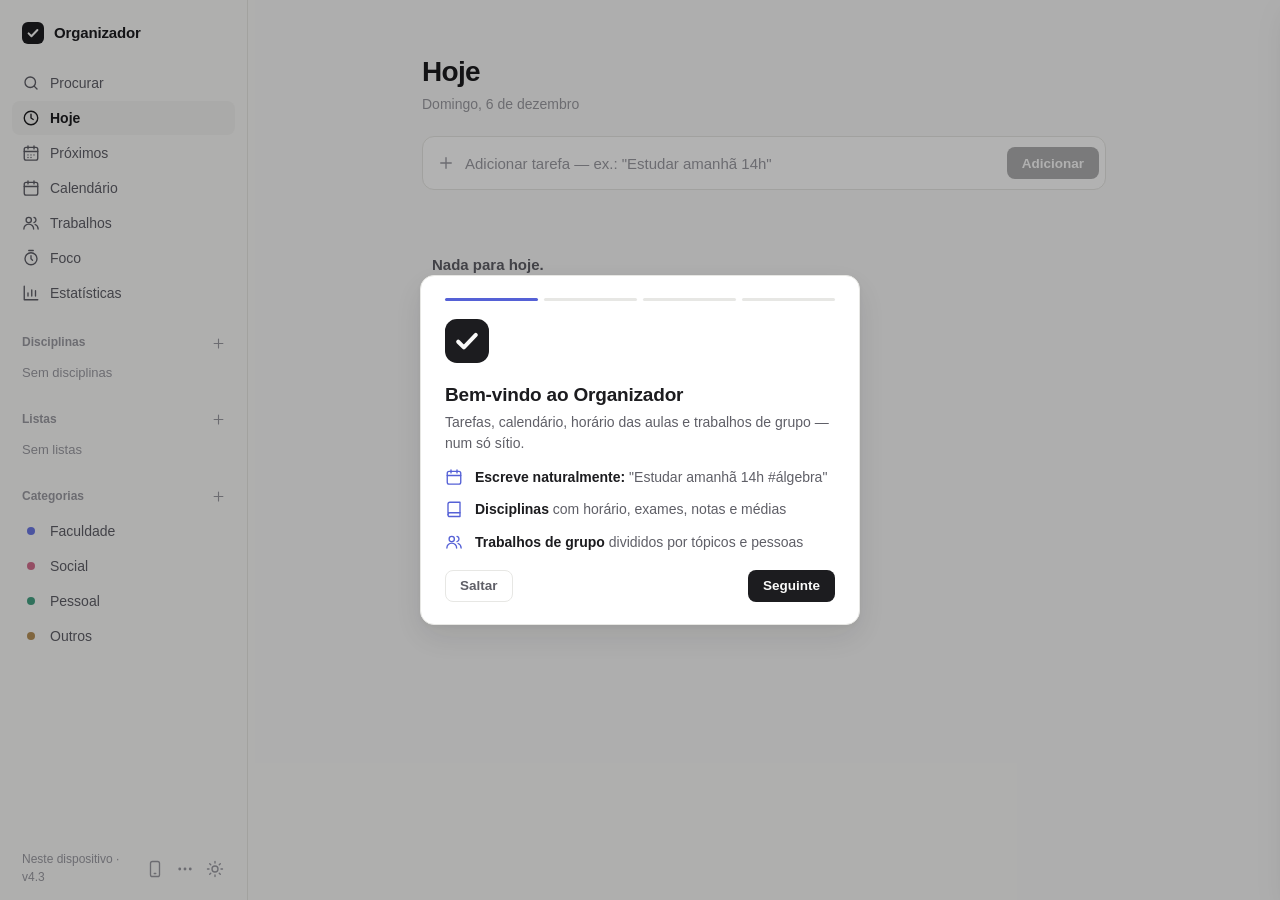
==== commit 956cacf3: "v4.3: segurança dos dados, cópias automáticas e calendário - Validação de todos os dados que entram " ====
--- a/static/index.html
+++ b/static/index.html
@@ -45,6 +45,12 @@
   <section class="detail" id="detail" aria-label="Detalhes da tarefa"></section>
   <div class="toast" id="toast" role="status"></div>
 
-  <script src="app.js"></script>
+  <script src="js/01-base.js"></script>
+  <script src="js/02-vistas.js"></script>
+  <script src="js/03-paginas.js"></script>
+  <script src="js/04-interface.js"></script>
+  <script src="js/05-dados.js"></script>
+  <script src="js/06-extras.js"></script>
+  <script src="js/07-arranque.js"></script>
 </body>
 </html>
--- a/static/styles.css
+++ b/static/styles.css
@@ -882,6 +882,28 @@
   .theme-grid { grid-template-columns: repeat(3, 1fr); }
 }
 
+
+/* =============================================================== v4.3 */
+.notice { display: flex; gap: 10px; align-items: flex-start; padding: 12px 14px; margin-bottom: 14px; border: 1px solid var(--border); border-radius: 12px;
+  background: var(--surface); font-size: 13.5px; color: var(--text-2); line-height: 1.45; }
+.notice svg { flex: none; width: 17px; height: 17px; margin-top: 1px; color: var(--accent); }
+.notice b { color: var(--text); font-weight: 600; }
+.notice.warn { margin: 2px 10px 8px; padding: 9px 12px; border-color: color-mix(in srgb, var(--warn) 45%, var(--border)); background: color-mix(in srgb, var(--warn) 8%, var(--surface)); font-size: 13px; }
+.notice.warn svg { color: var(--warn); }
+.pref.row-pref { flex-direction: row; align-items: center; }
+.btn-row { display: flex; gap: 6px; flex: none; }
+.bk-row { display: flex; align-items: center; gap: 10px; padding: 10px; border-radius: 8px; }
+.bk-row:hover { background: var(--hover); }
+.bk-row > div { flex: 1; min-width: 0; }
+.bk-row b { display: block; font-weight: 550; font-size: 14.5px; }
+.bk-row span { display: block; font-size: 12.5px; color: var(--text-3); margin-top: 1px; }
+.prop.tight { min-height: 0; margin-top: -6px; padding-bottom: 6px; }
+@media (max-width: 760px) {
+  .detail-foot > span:first-child { display: none; }
+  .detail-foot { justify-content: flex-end; }
+  .pref.row-pref { flex-direction: row; align-items: center; }
+}
+
 /* --------------------------------------------------------------- mobile chrome */
 .tabbar, .fab { display: none; }
 .m-only { display: none; }
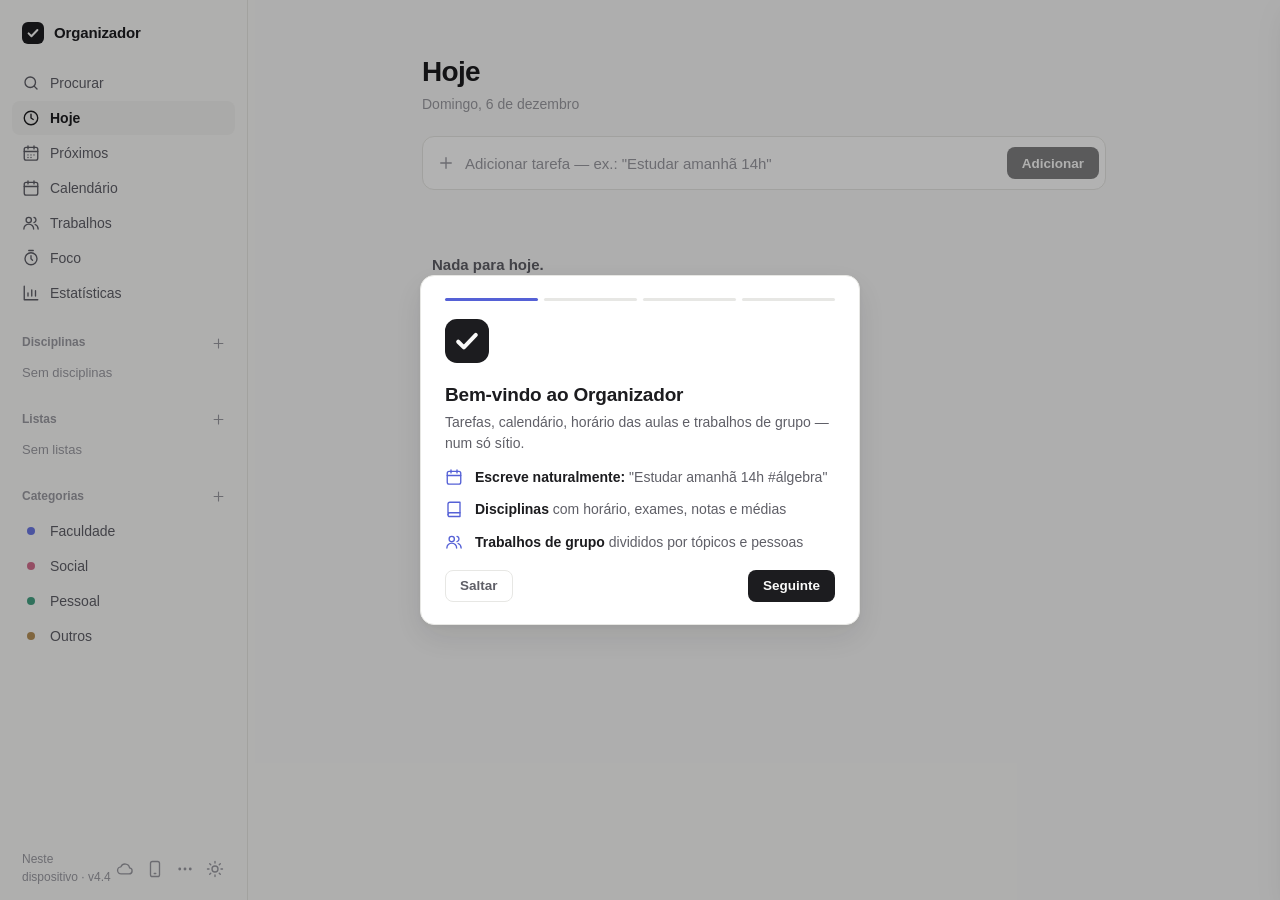
==== commit 791c3b1a: "v4.4: ecrã Conta e sincronização com o servidor ESP8266 - Ecrã Conta: criar conta, entrar, sair, tes" ====
--- a/static/index.html
+++ b/static/index.html
@@ -51,6 +51,7 @@
   <script src="js/04-interface.js"></script>
   <script src="js/05-dados.js"></script>
   <script src="js/06-extras.js"></script>
-  <script src="js/07-arranque.js"></script>
+  <script src="js/07-conta.js"></script>
+  <script src="js/08-arranque.js"></script>
 </body>
 </html>
--- a/static/styles.css
+++ b/static/styles.css
@@ -989,3 +989,21 @@
   .cal-day { height: 52px; padding-top: 5px; gap: 4px; }
   .cal-day .num { width: 26px; height: 26px; }
 }
+
+/* =============================================================== v4.4 · conta e sincronização */
+.acc-seg { display: flex; max-width: 360px; margin: 4px 0 6px; }
+.acc-seg button { flex: 1; height: 32px; }
+.acc-form { max-width: 360px; }
+.acc-form label { display: block; margin-top: 12px; font-size: 13px; font-weight: 550; color: var(--text-2); }
+.acc-form .modal-input { margin-top: 5px; background: var(--surface); }
+.acc-hint { margin-top: 10px; font-size: 12.5px; color: var(--text-3); line-height: 1.45; }
+.acc-actions { display: flex; align-items: center; flex-wrap: wrap; gap: 10px; margin-top: 18px; }
+.acc-actions [data-acc-submit] { margin-left: auto; }
+.acc-status { font-size: 12.5px; color: var(--text-3); }
+.acc-status.bad, .pref span.acc-status.bad { color: var(--danger); }
+.btn:disabled { opacity: .55; pointer-events: none; }
+.sync-foot { color: var(--text-3); }
+.sync-foot.on { color: var(--accent); }
+.sync-foot.bad { color: var(--danger); }
+.sync-foot.busy svg { animation: syncPulse 1s ease-in-out infinite alternate; }
+@keyframes syncPulse { from { opacity: 1; } to { opacity: .35; } }
